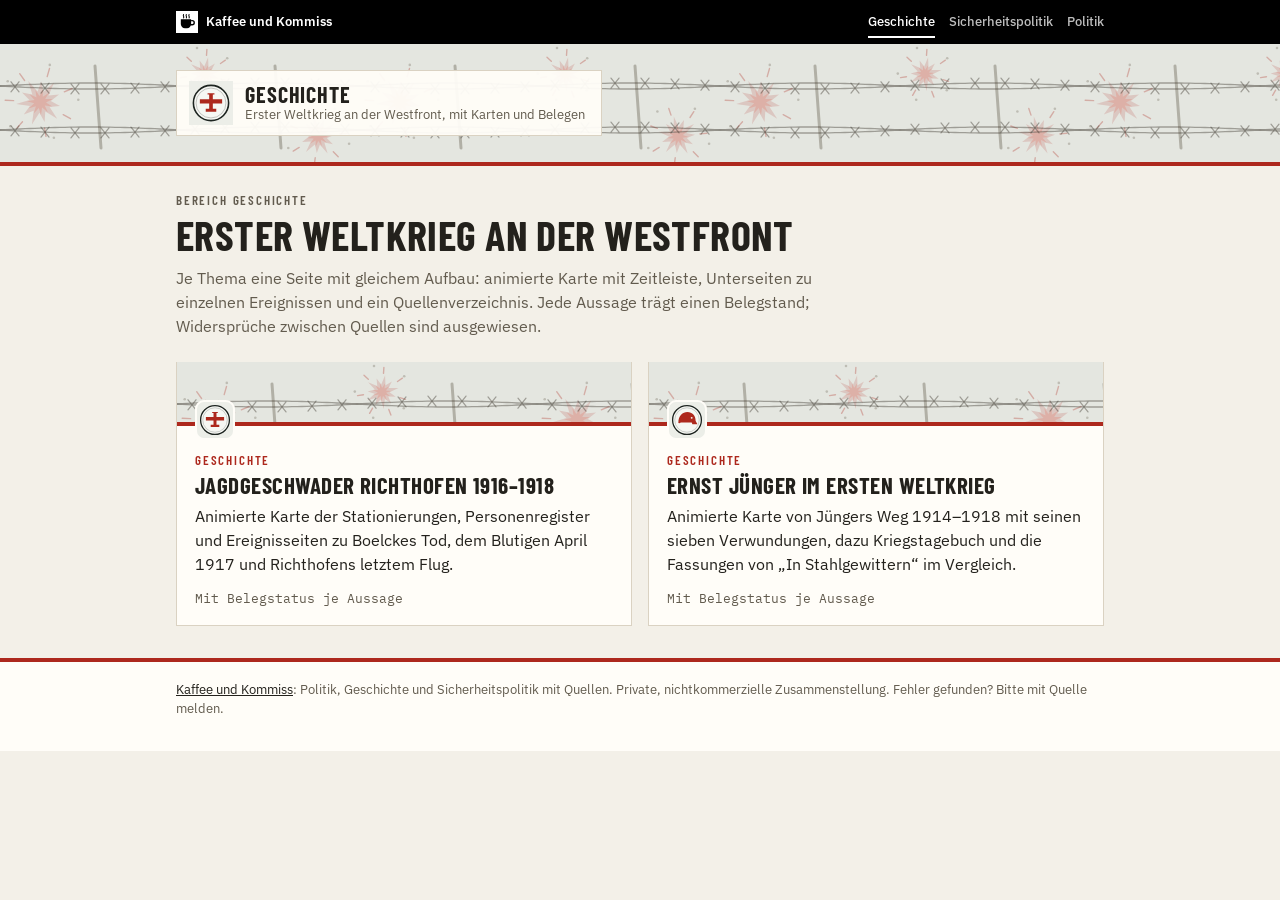
==== geschichte/index.html @ 4bf24d3d "Geschichte: Stacheldraht und Explosionen statt Kartenraster Kachel auf der Startseite und Geschichte" ====
<!doctype html>
<html lang="de">
<head>
<meta charset="utf-8">
<meta name="viewport" content="width=device-width, initial-scale=1">
<title>Geschichte · Kaffee und Kommiss</title>
<meta name="description" content="Geschichte des Ersten Weltkriegs an der Westfront: das Jagdgeschwader Richthofen und Ernst Jüngers Weg 1914–1918, jede Angabe mit Quelle.">
<link rel="canonical" href="https://kaffeeundkommiss.github.io/geschichte/">
<meta property="og:type" content="website">
<meta property="og:locale" content="de_DE">
<meta property="og:site_name" content="Kaffee und Kommiss">
<meta property="og:title" content="Geschichte · Kaffee und Kommiss">
<meta property="og:description" content="Geschichte des Ersten Weltkriegs an der Westfront: das Jagdgeschwader Richthofen und Ernst Jüngers Weg 1914–1918, jede Angabe mit Quelle.">
<meta property="og:url" content="https://kaffeeundkommiss.github.io/geschichte/">
<!-- Vorschau für Linkvorschauen, erzeugt mit werkzeuge/vorschau.js -->
<meta property="og:image" content="https://kaffeeundkommiss.github.io/vorschau/geschichte.jpg?v=a04b740c">
<meta property="og:image:width" content="1200">
<meta property="og:image:height" content="630">
<meta property="og:image:alt" content="Erster Weltkrieg an der Westfront: Kaffee und Kommiss">
<meta name="twitter:card" content="summary_large_image">
<meta name="twitter:image" content="https://kaffeeundkommiss.github.io/vorschau/geschichte.jpg?v=a04b740c">
<link rel="icon" href="../icons/geschichte.svg" type="image/svg+xml">
<link rel="icon" href="../favicon-32.png" type="image/png" sizes="32x32">
<link rel="apple-touch-icon" sizes="180x180" href="../apple-touch-icon.png?v=2">
<meta name="theme-color" content="#23211C">
<link rel="preconnect" href="https://fonts.googleapis.com">
<link rel="preconnect" href="https://fonts.gstatic.com" crossorigin>
<link rel="stylesheet" href="https://fonts.googleapis.com/css2?family=Barlow+Condensed:wght@500;600;700&family=IBM+Plex+Sans:wght@400;500;600;700&family=IBM+Plex+Mono:wght@400;500;600&display=swap">
<link rel="stylesheet" href="../basis.css">
<link rel="stylesheet" href="../style.css">
</head>
<body class="kk-b-gesch">
<div class="kk-leiste"><div class="kk-in">
  <a class="kk-haus" href="https://kaffeeundkommiss.github.io/"><img src="../kk-tasse.svg" alt="" width="22" height="22"><span>Kaffee und Kommiss</span></a>
  <nav class="kk-bereiche" aria-label="Bereiche"><a href="https://kaffeeundkommiss.github.io/geschichte/" aria-current="true">Geschichte</a><a href="https://kaffeeundkommiss.github.io/bundeswehr-Afghanistan-/"><span class="kk-lang">Sicherheitspolitik</span><span class="kk-kurz">Sicherheit</span></a><a href="https://kaffeeundkommiss.github.io/politik/">Politik</a></nav>
</div></div>
<header class="kk-kopf">
  <div class="wrap">
    <div class="kk-schild">
      <img class="logo" src="../icons/geschichte.svg" alt="" width="44" height="44">
      <div>
        <div class="kk-name">Geschichte</div>
        <div class="kk-unter">Erster Weltkrieg an der Westfront, mit Karten und Belegen</div>
      </div>
    </div>
  </div>
</header>

<main>
  <section class="einleitung">
    <div class="kicker">Bereich Geschichte</div>
    <h1>Erster Weltkrieg an der Westfront</h1>
    <p>Je Thema eine Seite mit gleichem Aufbau: animierte Karte mit Zeitleiste, Unterseiten zu einzelnen Ereignissen und ein Quellenverzeichnis. Jede Aussage trägt einen Belegstand; Widersprüche zwischen Quellen sind ausgewiesen.</p>
  </section>

  <section class="projekte" aria-label="Themen">
    <a class="projekt kk-b-gesch" href="https://kaffeeundkommiss.github.io/erster-Weltkrieg/">
      <span class="band"><img src="../icons/richthofen.svg" alt="" width="40" height="40"></span>
      <span class="rubrik">Geschichte</span>
      <span class="titel">Jagdgeschwader Richthofen 1916–1918</span>
      <span class="text">Animierte Karte der Stationierungen, Personenregister und Ereignisseiten zu Boelckes Tod, dem Blutigen April 1917 und Richthofens letztem Flug.</span>
      <span class="hinweis">Mit Belegstatus je Aussage</span>
    </a>
    <a class="projekt kk-b-gesch" href="https://kaffeeundkommiss.github.io/Stahlgewitter/">
      <span class="band"><img src="../icons/juenger.svg" alt="" width="40" height="40"></span>
      <span class="rubrik">Geschichte</span>
      <span class="titel">Ernst Jünger im Ersten Weltkrieg</span>
      <span class="text">Animierte Karte von Jüngers Weg 1914–1918 mit seinen sieben Verwundungen, dazu Kriegstagebuch und die Fassungen von „In Stahlgewittern“ im Vergleich.</span>
      <span class="hinweis">Mit Belegstatus je Aussage</span>
    </a>
  </section>
</main>

<footer class="kk-fuss"><div class="kk-in">
  <p><a href="https://kaffeeundkommiss.github.io/">Kaffee und Kommiss</a>: Politik, Geschichte und Sicherheitspolitik mit Quellen. Private, nichtkommerzielle Zusammenstellung. Fehler gefunden? Bitte mit Quelle melden.</p>
</div></footer>
</body>
</html>
---- basis.css ----
/* Kaffee und Kommiss: gemeinsames Grundsystem aller Bereiche (Variante B, 08.11.2026).
   Original im Repo kaffeeundkommiss/kaffeeundkommiss.github.io, Kopien in den Bereichs-Repos bitte gleich halten.
   Jeder Bereich setzt nur --kk-akzent, --kk-akzent-hell, --kk-kopf, --kk-muster und --kk-markierung. */
:root{
  --kk-grund:#F3F0E8; --kk-papier:#FFFDF8; --kk-tinte:#23211C; --kk-grau:#625B4E; --kk-linie:#DAD2C2;
  --kk-schild:rgba(255,253,248,.95); --kk-dimm:transparent;
  --kk-leiste:#000000; --kk-leiste-ink:#FFFFFF; --kk-leiste-mute:#BDBDBD;
  --kk-titel:"Barlow Condensed","Arial Narrow",system-ui,sans-serif;
  --kk-text:"IBM Plex Sans",system-ui,-apple-system,"Segoe UI",sans-serif;
  --kk-mono:"IBM Plex Mono",ui-monospace,"SF Mono",Menlo,monospace;
  --kk-max:960px;
  --kk-akzent:#2C281F; --kk-akzent-hell:#EEE6D6; --kk-kopf:#E9E2D3; --kk-muster:none; --kk-markierung:#CBB18C;
}
@media (prefers-color-scheme: dark){
  :root:not([data-theme="light"]){
    --kk-grund:#1D1B16; --kk-papier:#26231C; --kk-tinte:#ECE5D6; --kk-grau:#B3A891; --kk-linie:#3B362B;
    --kk-schild:rgba(38,35,28,.95); --kk-dimm:rgba(20,18,14,.5); --kk-leiste:#000000;
    --kk-akzent:#CBB18C; --kk-akzent-hell:#3A3427; --kk-kopf:#2E2A22;
  }
}
:root[data-theme="dark"]{
  --kk-grund:#1D1B16; --kk-papier:#26231C; --kk-tinte:#ECE5D6; --kk-grau:#B3A891; --kk-linie:#3B362B;
  --kk-schild:rgba(38,35,28,.95); --kk-dimm:rgba(20,18,14,.5); --kk-leiste:#000000;
  --kk-akzent:#CBB18C; --kk-akzent-hell:#3A3427; --kk-kopf:#2E2A22;
}

/* Leiste ganz oben: Rückweg zur Startseite und Wechsel zwischen den Bereichen.
   Seit 10.11.2026 auf allen Seiten fest Schwarz-Weiß (schwarze Tasse auf Weiß), unabhängig von Bereich und Modus. */
.kk-leiste{background:#000;color:#fff;font:500 13px/1.2 var(--kk-text)}
.kk-leiste .kk-in{max-width:var(--kk-max);margin:0 auto;padding:6px max(16px,env(safe-area-inset-right,0px)) 6px max(16px,env(safe-area-inset-left,0px));
  display:flex;align-items:center;justify-content:space-between;gap:12px}
.kk-haus{display:inline-flex;align-items:center;gap:8px;color:inherit;text-decoration:none;font-weight:600;white-space:nowrap;min-height:32px}
.kk-haus img{width:22px;height:22px;flex:none}
.kk-bereiche{display:flex;gap:14px}
.kk-bereiche a{color:#BDBDBD;text-decoration:none;white-space:nowrap;padding:8px 0 6px;border-bottom:2px solid transparent}
.kk-bereiche a:hover{color:#fff}
.kk-bereiche a[aria-current]{color:#fff;border-bottom-color:#fff}
.kk-leiste a:focus-visible{outline:2px solid #fff;outline-offset:2px}
.kk-kurz{display:none}
@media (max-width:520px){ .kk-lang{display:none} .kk-kurz{display:inline} .kk-bereiche{gap:12px} }
@media (max-width:360px){ .kk-haus span{display:none} }

/* Kopfband mit Bereichsmuster und Schild */
.kk-kopf{background:linear-gradient(var(--kk-dimm),var(--kk-dimm)),var(--kk-muster),var(--kk-kopf);border-bottom:4px solid var(--kk-akzent)}
.kk-schild{display:inline-flex;align-items:center;gap:12px;background:var(--kk-schild);padding:10px 16px 10px 12px;border:1px solid var(--kk-linie);color:var(--kk-tinte);text-decoration:none}
.kk-name{font:700 22px/1.05 var(--kk-titel);text-transform:uppercase;letter-spacing:.04em}
.kk-unter{font:400 13px/1.35 var(--kk-text);color:var(--kk-grau)}

/* Fuß */
.kk-fuss{border-top:4px solid var(--kk-akzent);background:var(--kk-papier);color:var(--kk-grau);font:400 13px/1.5 var(--kk-text)}
.kk-fuss .kk-in{max-width:var(--kk-max);margin:0 auto;padding:14px 16px 28px}
.kk-fuss p{margin:4px 0}
.kk-fuss a{color:var(--kk-tinte)}

/* Bereiche: Akzentfarbe, Kopfmuster, Markierung in der Leiste. Klasse am <html>-Element. */
.kk-b-gesch{--kk-akzent:#AD281D;--kk-akzent-hell:#F3DEDA;--kk-kopf:#E4E6E0;--kk-markierung:#E4533F;--kk-muster:url("data:image/svg+xml,%3Csvg xmlns='http://www.w3.org/2000/svg' width='48' height='48'%3E%3Cpath d='M0 .5H48M.5 0V48' stroke='%23AD281D' stroke-opacity='.25'/%3E%3Cpath d='M0 24.5H48M24.5 0V48' stroke='%23787060' stroke-opacity='.14'/%3E%3C/svg%3E")}
.kk-b-sipo{--kk-akzent:#4C5233;--kk-akzent-hell:#E4E5D6;--kk-kopf:#CBB18C;--kk-markierung:#A4AE7A;--kk-muster:url("tarn.svg")}
.kk-b-poli{--kk-akzent:#1E4FD8;--kk-akzent-hell:#E3EAFB;--kk-kopf:#ECEEF3;--kk-markierung:#7C9BF0;--kk-muster:url("data:image/svg+xml,%3Csvg xmlns='http://www.w3.org/2000/svg' width='120' height='40'%3E%3Crect y='6' width='78' height='6' fill='%231E4FD8' fill-opacity='.24'/%3E%3Crect y='22' width='54' height='6' fill='%23787060' fill-opacity='.2'/%3E%3Cpath d='M66.5 0V40' stroke='%23C8322B' stroke-opacity='.5' stroke-dasharray='3 3'/%3E%3C/svg%3E")}
@media (prefers-color-scheme: dark){
  :root.kk-b-gesch:not([data-theme="light"]),:root:not([data-theme="light"]) .kk-b-gesch{--kk-akzent:#E4533F;--kk-akzent-hell:#3D2420;--kk-kopf:#24221D;--kk-markierung:#E4533F}
  :root.kk-b-sipo:not([data-theme="light"]),:root:not([data-theme="light"]) .kk-b-sipo{--kk-akzent:#A4AE7A;--kk-akzent-hell:#2F3324;--kk-kopf:#CBB18C;--kk-markierung:#A4AE7A}
  :root.kk-b-poli:not([data-theme="light"]),:root:not([data-theme="light"]) .kk-b-poli{--kk-akzent:#7C9BF0;--kk-akzent-hell:#1F2740;--kk-kopf:#22242A;--kk-markierung:#7C9BF0}
}
:root[data-theme="dark"].kk-b-gesch,:root[data-theme="dark"] .kk-b-gesch{--kk-akzent:#E4533F;--kk-akzent-hell:#3D2420;--kk-kopf:#24221D;--kk-markierung:#E4533F}
:root[data-theme="dark"].kk-b-sipo,:root[data-theme="dark"] .kk-b-sipo{--kk-akzent:#A4AE7A;--kk-akzent-hell:#2F3324;--kk-kopf:#CBB18C;--kk-markierung:#A4AE7A}
:root[data-theme="dark"].kk-b-poli,:root[data-theme="dark"] .kk-b-poli{--kk-akzent:#7C9BF0;--kk-akzent-hell:#1F2740;--kk-kopf:#22242A;--kk-markierung:#7C9BF0}
---- style.css ----
/* Startseite: Grundsystem aus basis.css, hier nur der Seitenaufbau. Die Kacheln tragen Farbe und Muster ihres Bereichs. */
*{box-sizing:border-box}
html{-webkit-text-size-adjust:100%}
body{margin:0;background:var(--kk-grund);color:var(--kk-tinte);font:400 16px/1.5 var(--kk-text)}
a{color:var(--kk-tinte)}
.wrap{max-width:var(--kk-max);margin:0 auto;padding:0 16px}
.kk-kopf .wrap{padding-top:26px;padding-bottom:26px}
.kk-schild .logo{flex:none;width:44px;height:44px}
main{max-width:var(--kk-max);margin:0 auto;padding:28px 16px 32px;display:flex;flex-direction:column;gap:24px}
.kicker{font:600 13px/1 var(--kk-titel);letter-spacing:.14em;text-transform:uppercase;color:var(--kk-grau)}
h1{margin:6px 0 0;font:700 clamp(30px,5vw,42px)/1.02 var(--kk-titel);text-transform:uppercase;letter-spacing:.01em;text-wrap:balance}
.einleitung p{margin:10px 0 0;color:var(--kk-grau);max-width:70ch}
.projekte{display:grid;grid-template-columns:repeat(auto-fit,minmax(260px,1fr));gap:16px}
.projekt{display:flex;flex-direction:column;gap:6px;padding:0 18px 18px;background:var(--kk-papier);border:1px solid var(--kk-linie);border-top:0;color:var(--kk-tinte);text-decoration:none}
.projekt .band{display:flex;align-items:flex-end;height:64px;margin:0 -18px 8px;padding:0 18px 0;background:linear-gradient(var(--kk-dimm),var(--kk-dimm)),var(--kk-muster),var(--kk-kopf);border-bottom:4px solid var(--kk-akzent)}
.projekt .band img{display:block;margin-bottom:-18px;border:2px solid var(--kk-papier);background:var(--kk-papier);border-radius:9px}
.projekt .rubrik{margin-top:14px;font:600 13px/1 var(--kk-titel);letter-spacing:.14em;text-transform:uppercase;color:var(--kk-akzent)}
.projekt .titel{font:700 23px/1.08 var(--kk-titel);text-transform:uppercase;letter-spacing:.02em}
.projekt:hover .titel,.projekt:focus-visible .titel{text-decoration:underline;text-decoration-color:var(--kk-akzent);text-decoration-thickness:2px;text-underline-offset:3px}
.projekt:hover{border-color:var(--kk-akzent)}
.projekt:focus-visible{outline:3px solid var(--kk-akzent);outline-offset:2px}
.text{color:var(--kk-tinte)}
.hinweis{margin-top:auto;padding-top:8px;font:400 13px var(--kk-mono);color:var(--kk-grau)}

/* Startseite in Schwarz-Weiß (10.11.2026): Klasse kk-sw am <html> von index.html.
   Gilt nur für Leiste, Kopf, Fuß und Hintergrund der Startseite. Die Kacheln behalten Farbe und Muster ihres Bereichs. */
:root.kk-sw{
  --kk-grund:#FFFFFF; --kk-papier:#FFFFFF; --kk-tinte:#000000; --kk-grau:#555555; --kk-linie:#CFCFCF;
  --kk-schild:rgba(255,255,255,.96); --kk-dimm:transparent;
  --kk-leiste:#000000; --kk-leiste-ink:#FFFFFF; --kk-leiste-mute:#BDBDBD;
  --kk-akzent:#000000; --kk-akzent-hell:#EDEDED; --kk-kopf:#FFFFFF; --kk-markierung:#FFFFFF;
}
.kk-sw .kk-schild .logo{outline:1px solid var(--kk-linie)}
@media (prefers-color-scheme: dark){
  :root.kk-sw:not([data-theme="light"]){
    --kk-grund:#000000; --kk-papier:#111111; --kk-tinte:#FFFFFF; --kk-grau:#B0B0B0; --kk-linie:#333333;
    --kk-schild:rgba(17,17,17,.96); --kk-dimm:rgba(0,0,0,.45); --kk-leiste:#000000;
    --kk-akzent:#FFFFFF; --kk-akzent-hell:#222222; --kk-kopf:#1A1A1A;
  }
}
:root.kk-sw[data-theme="dark"]{
  --kk-grund:#000000; --kk-papier:#111111; --kk-tinte:#FFFFFF; --kk-grau:#B0B0B0; --kk-linie:#333333;
  --kk-schild:rgba(17,17,17,.96); --kk-dimm:rgba(0,0,0,.45); --kk-leiste:#000000;
  --kk-akzent:#FFFFFF; --kk-akzent-hell:#222222; --kk-kopf:#1A1A1A;
}

/* Bereich Geschichte: Stacheldraht und Explosionen statt Kartenraster, wie auf den Weltkriegsseiten (stacheldraht.svg aus erster-Weltkrieg). */
.kk-b-gesch{--kk-muster:url("stacheldraht.svg")}
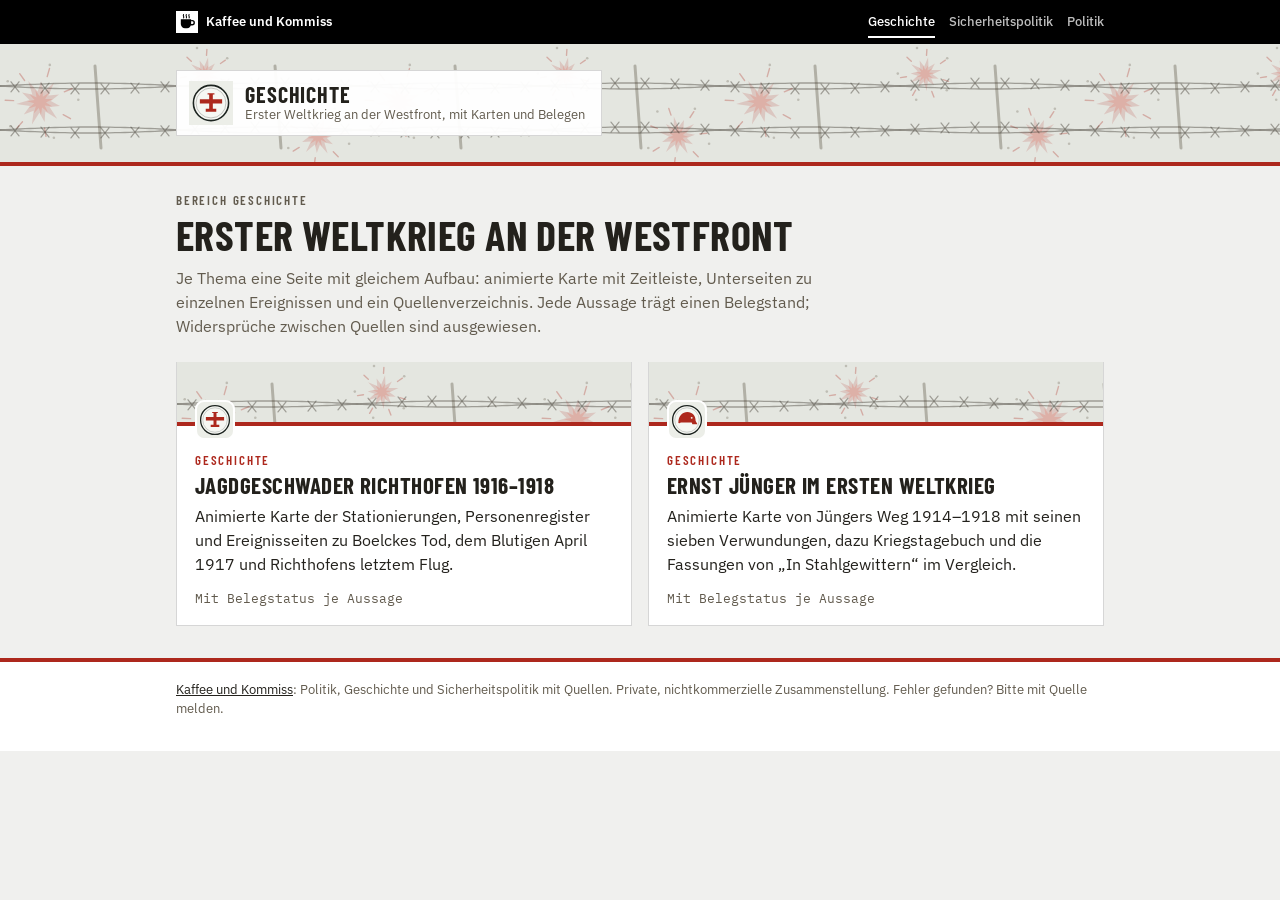
==== commit ddfa3c68: "Bereichsübersichten: Politik weiß, Geschichte dezentes Grau Im hellen Modus: Politik-Übersicht mit w" ====
--- a/geschichte/index.html
+++ b/geschichte/index.html
@@ -13,12 +13,12 @@
 <meta property="og:description" content="Geschichte des Ersten Weltkriegs an der Westfront: das Jagdgeschwader Richthofen und Ernst Jüngers Weg 1914–1918, jede Angabe mit Quelle.">
 <meta property="og:url" content="https://kaffeeundkommiss.github.io/geschichte/">
 <!-- Vorschau für Linkvorschauen, erzeugt mit werkzeuge/vorschau.js -->
-<meta property="og:image" content="https://kaffeeundkommiss.github.io/vorschau/geschichte.jpg?v=a04b740c">
+<meta property="og:image" content="https://kaffeeundkommiss.github.io/vorschau/geschichte.jpg?v=91fecfe6">
 <meta property="og:image:width" content="1200">
 <meta property="og:image:height" content="630">
 <meta property="og:image:alt" content="Erster Weltkrieg an der Westfront: Kaffee und Kommiss">
 <meta name="twitter:card" content="summary_large_image">
-<meta name="twitter:image" content="https://kaffeeundkommiss.github.io/vorschau/geschichte.jpg?v=a04b740c">
+<meta name="twitter:image" content="https://kaffeeundkommiss.github.io/vorschau/geschichte.jpg?v=91fecfe6">
 <link rel="icon" href="../icons/geschichte.svg" type="image/svg+xml">
 <link rel="icon" href="../favicon-32.png" type="image/png" sizes="32x32">
 <link rel="apple-touch-icon" sizes="180x180" href="../apple-touch-icon.png?v=2">
--- a/style.css
+++ b/style.css
@@ -46,3 +46,11 @@
 
 /* Bereich Geschichte: Stacheldraht und Explosionen statt Kartenraster, wie auf den Weltkriegsseiten (stacheldraht.svg aus erster-Weltkrieg). */
 .kk-b-gesch{--kk-muster:url("stacheldraht.svg")}
+
+/* Bereichsübersichten im hellen Modus (10.11.2026): Politik weiß wie die Startseite, Geschichte dezentes Grau. */
+@media (prefers-color-scheme: light){
+  body.kk-b-poli{--kk-grund:#FFFFFF;--kk-papier:#FFFFFF;--kk-schild:rgba(255,255,255,.96);--kk-linie:#D6D6D6}
+  body.kk-b-gesch{--kk-grund:#F0F0EE;--kk-papier:#FFFFFF;--kk-schild:rgba(255,255,255,.96);--kk-linie:#D6D6D6}
+}
+:root[data-theme="light"] body.kk-b-poli{--kk-grund:#FFFFFF;--kk-papier:#FFFFFF;--kk-schild:rgba(255,255,255,.96);--kk-linie:#D6D6D6}
+:root[data-theme="light"] body.kk-b-gesch{--kk-grund:#F0F0EE;--kk-papier:#FFFFFF;--kk-schild:rgba(255,255,255,.96);--kk-linie:#D6D6D6}
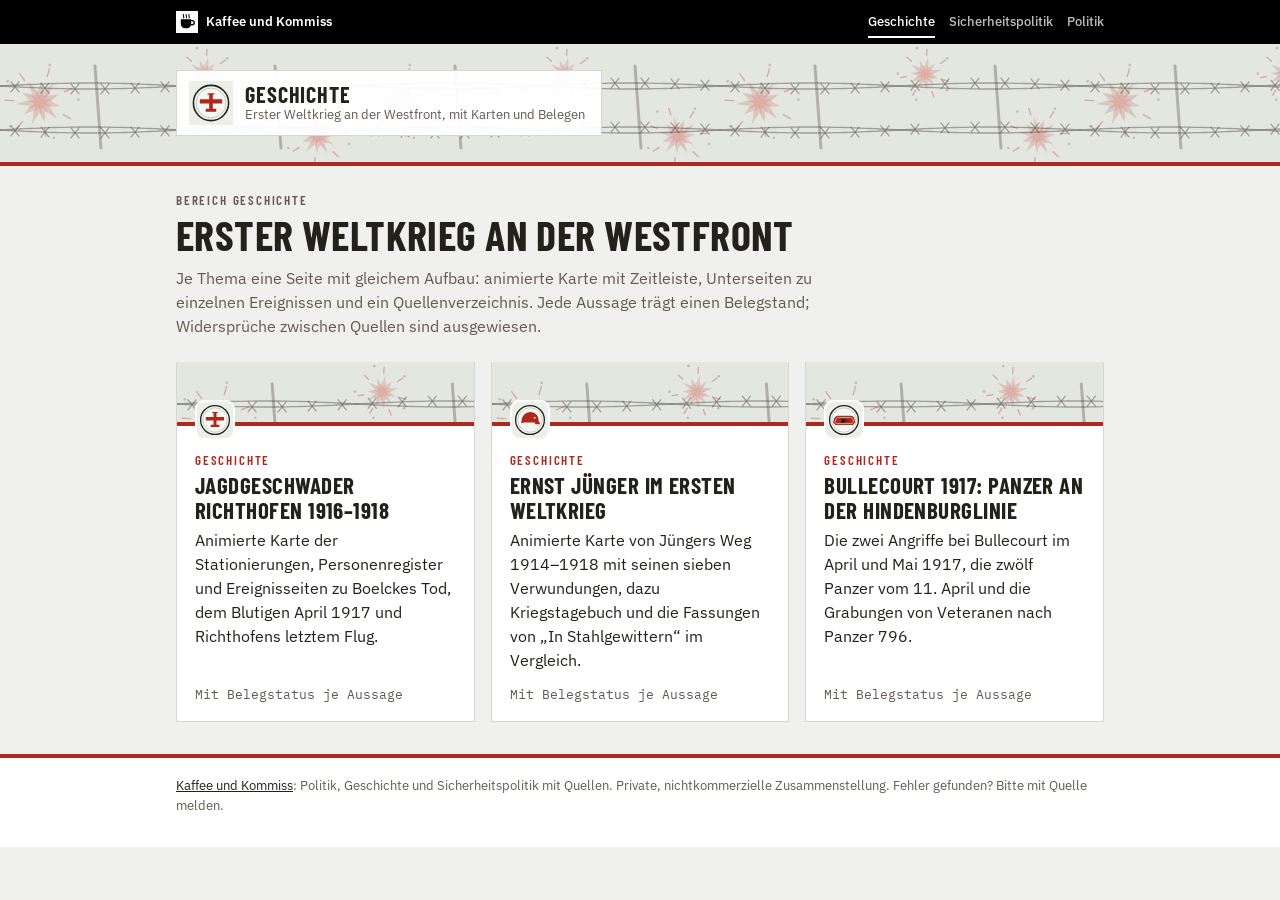
==== commit 0690b0f9: "Geschichte-Übersicht: Kachel Bullecourt 1917 Co-Authored-By: Claude Opus 5.5 <noreply@anthropic.com>" ====
--- a/geschichte/index.html
+++ b/geschichte/index.html
@@ -68,6 +68,13 @@
       <span class="text">Animierte Karte von Jüngers Weg 1914–1918 mit seinen sieben Verwundungen, dazu Kriegstagebuch und die Fassungen von „In Stahlgewittern“ im Vergleich.</span>
       <span class="hinweis">Mit Belegstatus je Aussage</span>
     </a>
+    <a class="projekt kk-b-gesch" href="https://kaffeeundkommiss.github.io/Bullecourt/">
+      <span class="band"><img src="../icons/bullecourt.svg" alt="" width="40" height="40"></span>
+      <span class="rubrik">Geschichte</span>
+      <span class="titel">Bullecourt 1917: Panzer an der Hindenburglinie</span>
+      <span class="text">Die zwei Angriffe bei Bullecourt im April und Mai 1917, die zwölf Panzer vom 11. April und die Grabungen von Veteranen nach Panzer 796.</span>
+      <span class="hinweis">Mit Belegstatus je Aussage</span>
+    </a>
   </section>
 </main>
 
--- a/style.css
+++ b/style.css
@@ -47,10 +47,10 @@
 /* Bereich Geschichte: Stacheldraht und Explosionen statt Kartenraster, wie auf den Weltkriegsseiten (stacheldraht.svg aus erster-Weltkrieg). */
 .kk-b-gesch{--kk-muster:url("stacheldraht.svg")}
 
-/* Bereichsübersichten im hellen Modus (10.11.2026): Politik weiß wie die Startseite, Geschichte dezentes Grau. */
+/* Bereichsübersichten im hellen Modus (10.11.2026): Politik weiß wie die Startseite, Geschichte und Sicherheitspolitik dezentes Grau. */
 @media (prefers-color-scheme: light){
   body.kk-b-poli{--kk-grund:#FFFFFF;--kk-papier:#FFFFFF;--kk-schild:rgba(255,255,255,.96);--kk-linie:#D6D6D6}
-  body.kk-b-gesch{--kk-grund:#F0F0EE;--kk-papier:#FFFFFF;--kk-schild:rgba(255,255,255,.96);--kk-linie:#D6D6D6}
+  body.kk-b-gesch,body.kk-b-sipo{--kk-grund:#F0F0EE;--kk-papier:#FFFFFF;--kk-schild:rgba(255,255,255,.96);--kk-linie:#D6D6D6}
 }
 :root[data-theme="light"] body.kk-b-poli{--kk-grund:#FFFFFF;--kk-papier:#FFFFFF;--kk-schild:rgba(255,255,255,.96);--kk-linie:#D6D6D6}
-:root[data-theme="light"] body.kk-b-gesch{--kk-grund:#F0F0EE;--kk-papier:#FFFFFF;--kk-schild:rgba(255,255,255,.96);--kk-linie:#D6D6D6}
+:root[data-theme="light"] body.kk-b-gesch,:root[data-theme="light"] body.kk-b-sipo{--kk-grund:#F0F0EE;--kk-papier:#FFFFFF;--kk-schild:rgba(255,255,255,.96);--kk-linie:#D6D6D6}
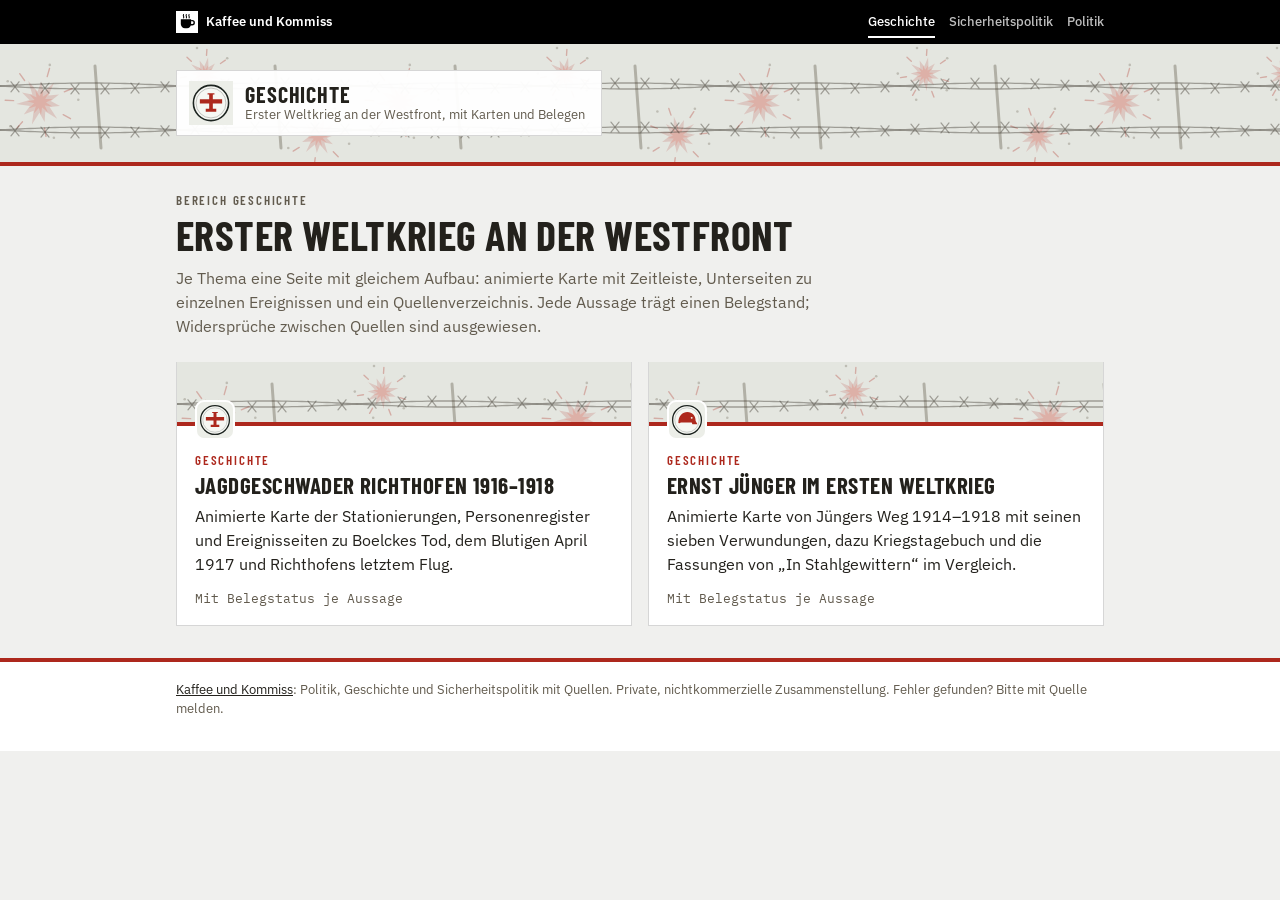
==== commit b3f9bc80: "Merge pull request #19 from kaffeeundkommiss/claude/project-thread-bo7tps" ====
--- a/geschichte/index.html
+++ b/geschichte/index.html
@@ -32,7 +32,7 @@
 <body class="kk-b-gesch">
 <div class="kk-leiste"><div class="kk-in">
   <a class="kk-haus" href="https://kaffeeundkommiss.github.io/"><img src="../kk-tasse.svg" alt="" width="22" height="22"><span>Kaffee und Kommiss</span></a>
-  <nav class="kk-bereiche" aria-label="Bereiche"><a href="https://kaffeeundkommiss.github.io/geschichte/" aria-current="true">Geschichte</a><a href="https://kaffeeundkommiss.github.io/bundeswehr-Afghanistan-/"><span class="kk-lang">Sicherheitspolitik</span><span class="kk-kurz">Sicherheit</span></a><a href="https://kaffeeundkommiss.github.io/politik/">Politik</a></nav>
+  <nav class="kk-bereiche" aria-label="Bereiche"><a href="https://kaffeeundkommiss.github.io/geschichte/" aria-current="true">Geschichte</a><a href="https://kaffeeundkommiss.github.io/sicherheitspolitik/"><span class="kk-lang">Sicherheitspolitik</span><span class="kk-kurz">Sicherheit</span></a><a href="https://kaffeeundkommiss.github.io/politik/">Politik</a></nav>
 </div></div>
 <header class="kk-kopf">
   <div class="wrap">
@@ -68,13 +68,6 @@
       <span class="text">Animierte Karte von Jüngers Weg 1914–1918 mit seinen sieben Verwundungen, dazu Kriegstagebuch und die Fassungen von „In Stahlgewittern“ im Vergleich.</span>
       <span class="hinweis">Mit Belegstatus je Aussage</span>
     </a>
-    <a class="projekt kk-b-gesch" href="https://kaffeeundkommiss.github.io/Bullecourt/">
-      <span class="band"><img src="../icons/bullecourt.svg" alt="" width="40" height="40"></span>
-      <span class="rubrik">Geschichte</span>
-      <span class="titel">Bullecourt 1917: Panzer an der Hindenburglinie</span>
-      <span class="text">Die zwei Angriffe bei Bullecourt im April und Mai 1917, die zwölf Panzer vom 11. April und die Grabungen von Veteranen nach Panzer 796.</span>
-      <span class="hinweis">Mit Belegstatus je Aussage</span>
-    </a>
   </section>
 </main>
 
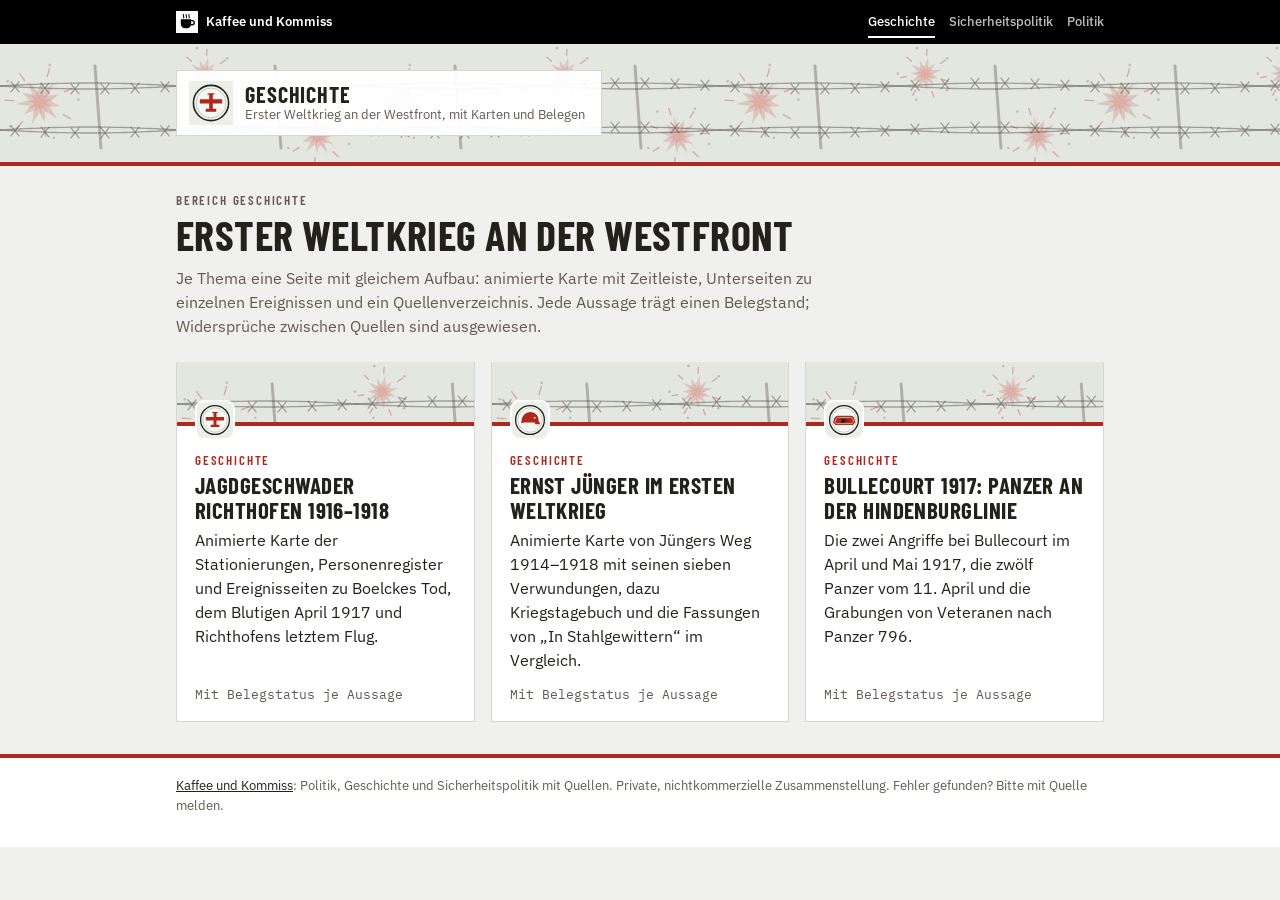
==== commit 9e204947: "Bullecourt-Link in Kleinschreibung wie der Repo-Name Co-Authored-By: Claude Opus 5.5 <noreply@anthro" ====
--- a/geschichte/index.html
+++ b/geschichte/index.html
@@ -32,7 +32,7 @@
 <body class="kk-b-gesch">
 <div class="kk-leiste"><div class="kk-in">
   <a class="kk-haus" href="https://kaffeeundkommiss.github.io/"><img src="../kk-tasse.svg" alt="" width="22" height="22"><span>Kaffee und Kommiss</span></a>
-  <nav class="kk-bereiche" aria-label="Bereiche"><a href="https://kaffeeundkommiss.github.io/geschichte/" aria-current="true">Geschichte</a><a href="https://kaffeeundkommiss.github.io/sicherheitspolitik/"><span class="kk-lang">Sicherheitspolitik</span><span class="kk-kurz">Sicherheit</span></a><a href="https://kaffeeundkommiss.github.io/politik/">Politik</a></nav>
+  <nav class="kk-bereiche" aria-label="Bereiche"><a href="https://kaffeeundkommiss.github.io/geschichte/" aria-current="true">Geschichte</a><a href="https://kaffeeundkommiss.github.io/bundeswehr-Afghanistan-/"><span class="kk-lang">Sicherheitspolitik</span><span class="kk-kurz">Sicherheit</span></a><a href="https://kaffeeundkommiss.github.io/politik/">Politik</a></nav>
 </div></div>
 <header class="kk-kopf">
   <div class="wrap">
@@ -68,6 +68,13 @@
       <span class="text">Animierte Karte von Jüngers Weg 1914–1918 mit seinen sieben Verwundungen, dazu Kriegstagebuch und die Fassungen von „In Stahlgewittern“ im Vergleich.</span>
       <span class="hinweis">Mit Belegstatus je Aussage</span>
     </a>
+    <a class="projekt kk-b-gesch" href="https://kaffeeundkommiss.github.io/bullecourt/">
+      <span class="band"><img src="../icons/bullecourt.svg" alt="" width="40" height="40"></span>
+      <span class="rubrik">Geschichte</span>
+      <span class="titel">Bullecourt 1917: Panzer an der Hindenburglinie</span>
+      <span class="text">Die zwei Angriffe bei Bullecourt im April und Mai 1917, die zwölf Panzer vom 11. April und die Grabungen von Veteranen nach Panzer 796.</span>
+      <span class="hinweis">Mit Belegstatus je Aussage</span>
+    </a>
   </section>
 </main>
 
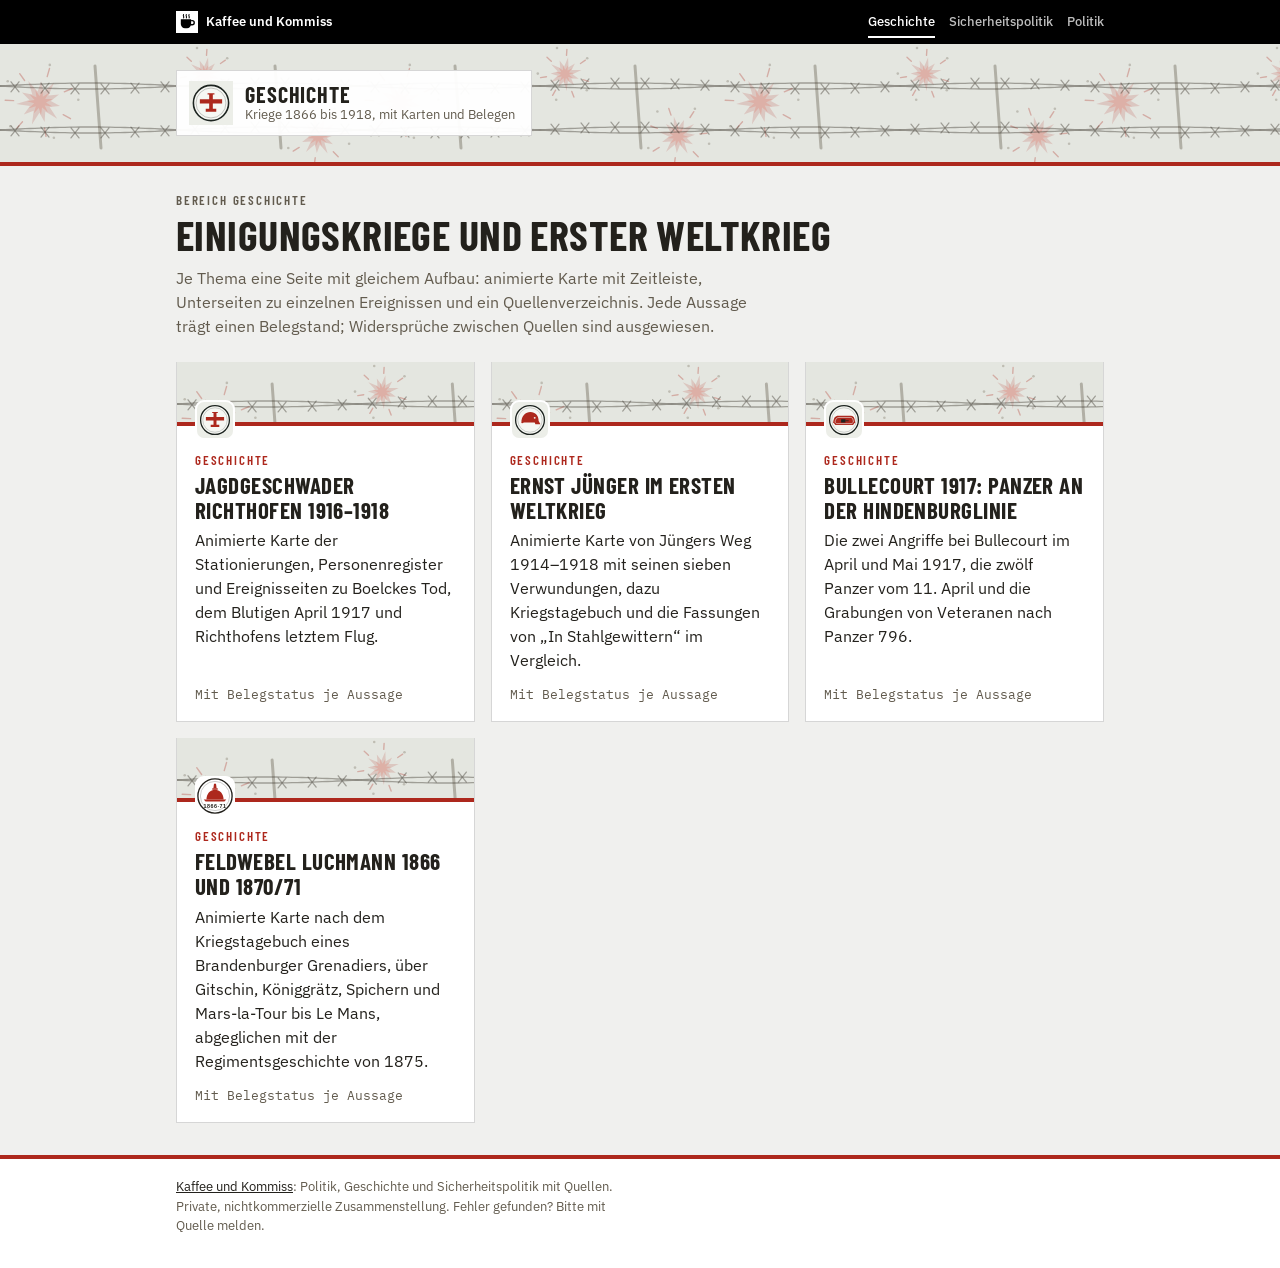
==== commit 29feb286: "Geschichte: Kachel Feldwebel Luchmann 1866 und 1870/71 Co-Authored-By: Claude Opus 5.5 <noreply@anth" ====
--- a/geschichte/index.html
+++ b/geschichte/index.html
@@ -4,13 +4,13 @@
 <meta charset="utf-8">
 <meta name="viewport" content="width=device-width, initial-scale=1">
 <title>Geschichte · Kaffee und Kommiss</title>
-<meta name="description" content="Geschichte des Ersten Weltkriegs an der Westfront: das Jagdgeschwader Richthofen und Ernst Jüngers Weg 1914–1918, jede Angabe mit Quelle.">
+<meta name="description" content="Geschichte von 1866 bis 1918: die Kriegserlebnisse des Feldwebels Luchmann 1866 und 1870/71, das Jagdgeschwader Richthofen, Ernst Jüngers Weg und Bullecourt 1917, jede Angabe mit Quelle.">
 <link rel="canonical" href="https://kaffeeundkommiss.github.io/geschichte/">
 <meta property="og:type" content="website">
 <meta property="og:locale" content="de_DE">
 <meta property="og:site_name" content="Kaffee und Kommiss">
 <meta property="og:title" content="Geschichte · Kaffee und Kommiss">
-<meta property="og:description" content="Geschichte des Ersten Weltkriegs an der Westfront: das Jagdgeschwader Richthofen und Ernst Jüngers Weg 1914–1918, jede Angabe mit Quelle.">
+<meta property="og:description" content="Geschichte von 1866 bis 1918: die Kriegserlebnisse des Feldwebels Luchmann 1866 und 1870/71, das Jagdgeschwader Richthofen, Ernst Jüngers Weg und Bullecourt 1917, jede Angabe mit Quelle.">
 <meta property="og:url" content="https://kaffeeundkommiss.github.io/geschichte/">
 <!-- Vorschau für Linkvorschauen, erzeugt mit werkzeuge/vorschau.js -->
 <meta property="og:image" content="https://kaffeeundkommiss.github.io/vorschau/geschichte.jpg?v=91fecfe6">
@@ -32,7 +32,7 @@
 <body class="kk-b-gesch">
 <div class="kk-leiste"><div class="kk-in">
   <a class="kk-haus" href="https://kaffeeundkommiss.github.io/"><img src="../kk-tasse.svg" alt="" width="22" height="22"><span>Kaffee und Kommiss</span></a>
-  <nav class="kk-bereiche" aria-label="Bereiche"><a href="https://kaffeeundkommiss.github.io/geschichte/" aria-current="true">Geschichte</a><a href="https://kaffeeundkommiss.github.io/bundeswehr-Afghanistan-/"><span class="kk-lang">Sicherheitspolitik</span><span class="kk-kurz">Sicherheit</span></a><a href="https://kaffeeundkommiss.github.io/politik/">Politik</a></nav>
+  <nav class="kk-bereiche" aria-label="Bereiche"><a href="https://kaffeeundkommiss.github.io/geschichte/" aria-current="true">Geschichte</a><a href="https://kaffeeundkommiss.github.io/sicherheitspolitik/"><span class="kk-lang">Sicherheitspolitik</span><span class="kk-kurz">Sicherheit</span></a><a href="https://kaffeeundkommiss.github.io/politik/">Politik</a></nav>
 </div></div>
 <header class="kk-kopf">
   <div class="wrap">
@@ -40,7 +40,7 @@
       <img class="logo" src="../icons/geschichte.svg" alt="" width="44" height="44">
       <div>
         <div class="kk-name">Geschichte</div>
-        <div class="kk-unter">Erster Weltkrieg an der Westfront, mit Karten und Belegen</div>
+        <div class="kk-unter">Kriege 1866 bis 1918, mit Karten und Belegen</div>
       </div>
     </div>
   </div>
@@ -49,7 +49,7 @@
 <main>
   <section class="einleitung">
     <div class="kicker">Bereich Geschichte</div>
-    <h1>Erster Weltkrieg an der Westfront</h1>
+    <h1>Einigungskriege und Erster Weltkrieg</h1>
     <p>Je Thema eine Seite mit gleichem Aufbau: animierte Karte mit Zeitleiste, Unterseiten zu einzelnen Ereignissen und ein Quellenverzeichnis. Jede Aussage trägt einen Belegstand; Widersprüche zwischen Quellen sind ausgewiesen.</p>
   </section>
 
@@ -75,6 +75,13 @@
       <span class="text">Die zwei Angriffe bei Bullecourt im April und Mai 1917, die zwölf Panzer vom 11. April und die Grabungen von Veteranen nach Panzer 796.</span>
       <span class="hinweis">Mit Belegstatus je Aussage</span>
     </a>
+    <a class="projekt kk-b-gesch" href="https://kaffeeundkommiss.github.io/luchmann187071/">
+      <span class="band"><img src="../icons/luchmann.svg" alt="" width="40" height="40"></span>
+      <span class="rubrik">Geschichte</span>
+      <span class="titel">Feldwebel Luchmann 1866 und 1870/71</span>
+      <span class="text">Animierte Karte nach dem Kriegstagebuch eines Brandenburger Grenadiers, über Gitschin, Königgrätz, Spichern und Mars-la-Tour bis Le Mans, abgeglichen mit der Regimentsgeschichte von 1875.</span>
+      <span class="hinweis">Mit Belegstatus je Aussage</span>
+    </a>
   </section>
 </main>
 
--- a/basis.css
+++ b/basis.css
@@ -64,3 +64,11 @@
 :root[data-theme="dark"].kk-b-gesch,:root[data-theme="dark"] .kk-b-gesch{--kk-akzent:#E4533F;--kk-akzent-hell:#3D2420;--kk-kopf:#24221D;--kk-markierung:#E4533F}
 :root[data-theme="dark"].kk-b-sipo,:root[data-theme="dark"] .kk-b-sipo{--kk-akzent:#A4AE7A;--kk-akzent-hell:#2F3324;--kk-kopf:#CBB18C;--kk-markierung:#A4AE7A}
 :root[data-theme="dark"].kk-b-poli,:root[data-theme="dark"] .kk-b-poli{--kk-akzent:#7C9BF0;--kk-akzent-hell:#1F2740;--kk-kopf:#22242A;--kk-markierung:#7C9BF0}
+
+/* Lesefluss: Zeilenlänge für Fließtext begrenzen. 36em ergibt etwa 70–75 Zeichen je Zeile (Startwert).
+   :where() hat keine Spezifität, seiteneigene max-width-Regeln gehen daher immer vor. */
+:where(p,dd){max-width:36em}
+:where(.srcs,.srclist)>li{max-width:40em}
+/* Kurze Übergänge für Links und Schaltflächen, abgeschaltet bei „Bewegung reduzieren“ */
+:where(a,button,summary){transition:color .15s ease,background-color .15s ease,border-color .15s ease,text-decoration-color .15s ease,opacity .15s ease}
+@media (prefers-reduced-motion:reduce){:where(a,button,summary){transition:none}}
--- a/style.css
+++ b/style.css
@@ -9,7 +9,7 @@
 main{max-width:var(--kk-max);margin:0 auto;padding:28px 16px 32px;display:flex;flex-direction:column;gap:24px}
 .kicker{font:600 13px/1 var(--kk-titel);letter-spacing:.14em;text-transform:uppercase;color:var(--kk-grau)}
 h1{margin:6px 0 0;font:700 clamp(30px,5vw,42px)/1.02 var(--kk-titel);text-transform:uppercase;letter-spacing:.01em;text-wrap:balance}
-.einleitung p{margin:10px 0 0;color:var(--kk-grau);max-width:70ch}
+.einleitung p{margin:10px 0 0;color:var(--kk-grau);max-width:36em}
 .projekte{display:grid;grid-template-columns:repeat(auto-fit,minmax(260px,1fr));gap:16px}
 .projekt{display:flex;flex-direction:column;gap:6px;padding:0 18px 18px;background:var(--kk-papier);border:1px solid var(--kk-linie);border-top:0;color:var(--kk-tinte);text-decoration:none}
 .projekt .band{display:flex;align-items:flex-end;height:64px;margin:0 -18px 8px;padding:0 18px 0;background:linear-gradient(var(--kk-dimm),var(--kk-dimm)),var(--kk-muster),var(--kk-kopf);border-bottom:4px solid var(--kk-akzent)}
@@ -47,10 +47,10 @@
 /* Bereich Geschichte: Stacheldraht und Explosionen statt Kartenraster, wie auf den Weltkriegsseiten (stacheldraht.svg aus erster-Weltkrieg). */
 .kk-b-gesch{--kk-muster:url("stacheldraht.svg")}
 
-/* Bereichsübersichten im hellen Modus (10.11.2026): Politik weiß wie die Startseite, Geschichte und Sicherheitspolitik dezentes Grau. */
+/* Bereichsübersichten im hellen Modus (10.11.2026): Politik weiß wie die Startseite, Geschichte dezentes Grau. */
 @media (prefers-color-scheme: light){
   body.kk-b-poli{--kk-grund:#FFFFFF;--kk-papier:#FFFFFF;--kk-schild:rgba(255,255,255,.96);--kk-linie:#D6D6D6}
-  body.kk-b-gesch,body.kk-b-sipo{--kk-grund:#F0F0EE;--kk-papier:#FFFFFF;--kk-schild:rgba(255,255,255,.96);--kk-linie:#D6D6D6}
+  body.kk-b-gesch{--kk-grund:#F0F0EE;--kk-papier:#FFFFFF;--kk-schild:rgba(255,255,255,.96);--kk-linie:#D6D6D6}
 }
 :root[data-theme="light"] body.kk-b-poli{--kk-grund:#FFFFFF;--kk-papier:#FFFFFF;--kk-schild:rgba(255,255,255,.96);--kk-linie:#D6D6D6}
-:root[data-theme="light"] body.kk-b-gesch,:root[data-theme="light"] body.kk-b-sipo{--kk-grund:#F0F0EE;--kk-papier:#FFFFFF;--kk-schild:rgba(255,255,255,.96);--kk-linie:#D6D6D6}
+:root[data-theme="light"] body.kk-b-gesch{--kk-grund:#F0F0EE;--kk-papier:#FFFFFF;--kk-schild:rgba(255,255,255,.96);--kk-linie:#D6D6D6}
